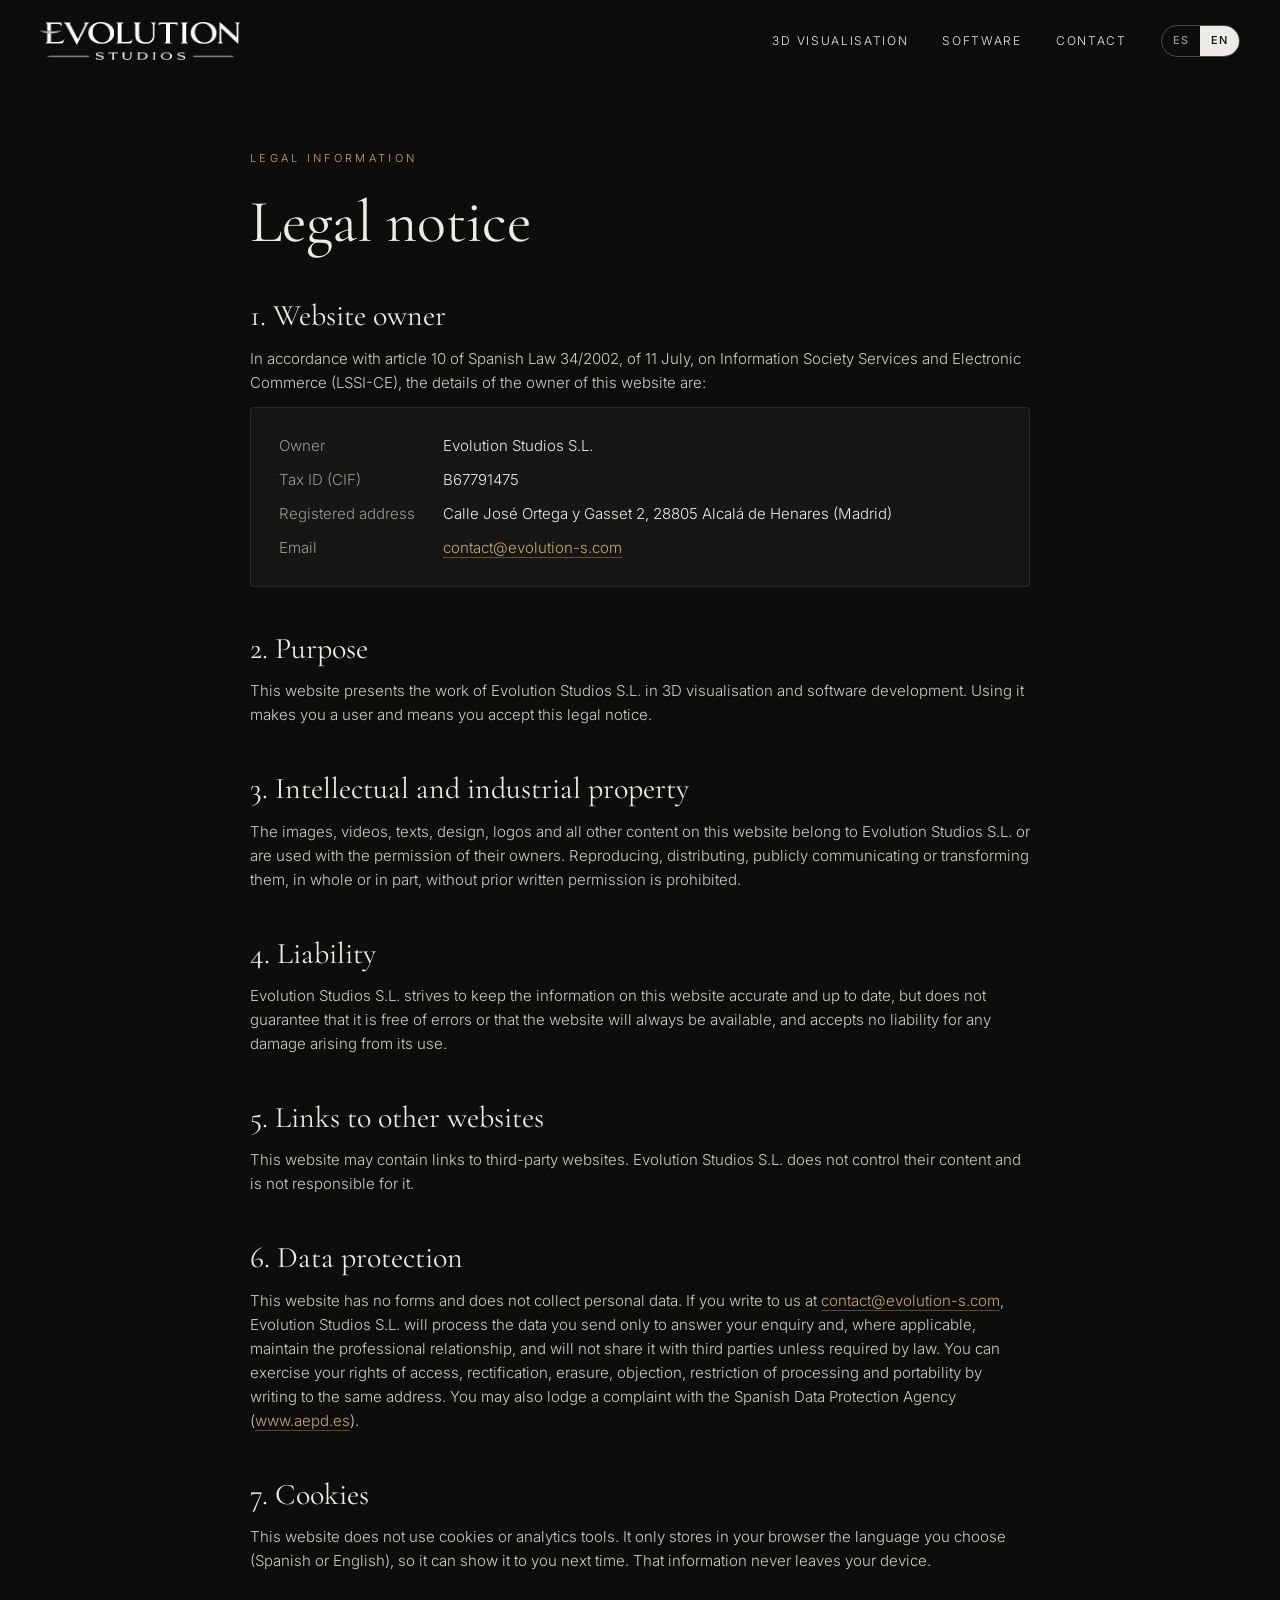
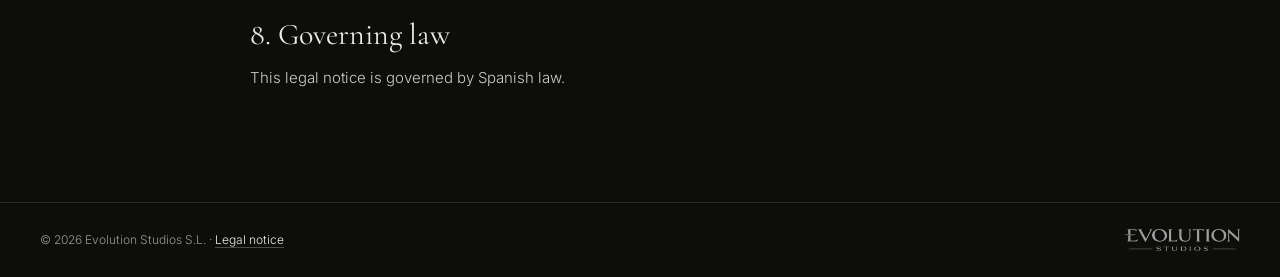
==== aviso-legal.html @ 9dfeaa2d "Vídeo de Apunta App con sonido en grande y página de aviso legal (ES/EN)" ====
<!doctype html>
<html lang="es" data-lang="es">
<head>
<meta charset="utf-8">
<meta name="viewport" content="width=device-width, initial-scale=1">
<title>Aviso legal · Evolution Studios</title>
<meta name="description" content="Aviso legal de la web de Evolution Studios S.L.">
<meta name="theme-color" content="#0d0d0c">
<link rel="icon" href="favicon.ico" sizes="any">
<link rel="icon" type="image/png" sizes="32x32" href="favicon-32.png">
<link rel="apple-touch-icon" href="apple-touch-icon.png">
<link rel="stylesheet" href="css/fonts.css">
<link rel="stylesheet" href="css/styles.css">
<script>
(function(){var h=document.documentElement,l=null;
try{l=localStorage.getItem('lang')}catch(e){}
var q=new URLSearchParams(location.search).get('lang');if(q==='es'||q==='en')l=q;
if(l!=='es'&&l!=='en'){l=(navigator.language||'es').slice(0,2).toLowerCase()==='es'?'es':'en'}
h.dataset.lang=l;h.lang=l;})();
</script>
</head>
<body>
<a class="skip" href="#contenido"><span lang="es">Saltar al contenido</span><span lang="en">Skip to content</span></a>

<header id="top">
 <a class="logo" href="./" aria-label="Evolution Studios"><img src="img/logo_blanco.png" alt="Evolution Studios" width="842" height="160"></a>
 <nav>
  <a href="./#visualizacion"><span lang="es">Visualización 3D</span><span lang="en">3D Visualisation</span></a>
  <a href="./#software">Software</a>
  <a href="./#contacto"><span lang="es">Contacto</span><span lang="en">Contact</span></a>
  <div class="lang" role="group" aria-label="Idioma / Language"><button type="button" data-set="es">ES</button><button type="button" data-set="en">EN</button></div>
 </nav>
</header>

<main id="contenido" class="legal">
 <div class="wrap">

  <div lang="es">
   <div class="kicker">Información legal</div>
   <h1>Aviso legal</h1>

   <h2>1. Titular de la web</h2>
   <p>En cumplimiento del artículo 10 de la Ley 34/2002, de 11 de julio, de Servicios de la Sociedad de la Información y de Comercio Electrónico (LSSI-CE), se informa de los datos del titular de esta web:</p>
   <dl>
    <dt>Titular</dt><dd>Evolution Studios S.L.</dd>
    <dt>CIF</dt><dd>B67791475</dd>
    <dt>Domicilio</dt><dd>Calle José Ortega y Gasset 2, 28805 Alcalá de Henares (Madrid)</dd>
    <dt>Correo electrónico</dt><dd><a href="mailto:contact@evolution-s.com">contact@evolution-s.com</a></dd>
   </dl>

   <h2>2. Objeto</h2>
   <p>Esta web presenta la actividad de Evolution Studios S.L. en visualización 3D y en desarrollo de software. Su uso atribuye la condición de usuario e implica la aceptación de este aviso legal.</p>

   <h2>3. Propiedad intelectual e industrial</h2>
   <p>Las imágenes, los vídeos, los textos, el diseño, los logotipos y el resto de contenidos de esta web pertenecen a Evolution Studios S.L. o se usan con autorización de sus titulares. Queda prohibida su reproducción, distribución, comunicación pública o transformación, total o parcial, sin autorización previa y por escrito.</p>

   <h2>4. Responsabilidad</h2>
   <p>Evolution Studios S.L. procura que la información de esta web sea correcta y esté actualizada, pero no garantiza la ausencia de errores ni la disponibilidad continua de la web, y no se hace responsable de los daños que pudieran derivarse de su uso.</p>

   <h2>5. Enlaces a otras webs</h2>
   <p>Esta web puede contener enlaces a webs de terceros. Evolution Studios S.L. no controla esos contenidos y no responde de ellos.</p>

   <h2>6. Protección de datos</h2>
   <p>Esta web no tiene formularios ni recoge datos personales. Si nos escribes a <a href="mailto:contact@evolution-s.com">contact@evolution-s.com</a>, Evolution Studios S.L. tratará los datos que nos envíes solo para responder a tu consulta y, en su caso, mantener la relación profesional, y no los cederá a terceros salvo obligación legal. Puedes ejercer tus derechos de acceso, rectificación, supresión, oposición, limitación del tratamiento y portabilidad escribiendo a ese mismo correo. También puedes reclamar ante la Agencia Española de Protección de Datos (<a href="https://www.aepd.es" target="_blank" rel="noopener">www.aepd.es</a>).</p>

   <h2>7. Cookies</h2>
   <p>Esta web no utiliza cookies ni herramientas de estadísticas. Solo guarda en tu navegador el idioma que eliges (español o inglés), para mostrártelo la próxima vez. Ese dato no sale de tu dispositivo.</p>

   <h2>8. Legislación aplicable</h2>
   <p>Este aviso legal se rige por la legislación española.</p>
  </div>

  <div lang="en">
   <div class="kicker">Legal information</div>
   <h1>Legal notice</h1>

   <h2>1. Website owner</h2>
   <p>In accordance with article 10 of Spanish Law 34/2002, of 11 July, on Information Society Services and Electronic Commerce (LSSI-CE), the details of the owner of this website are:</p>
   <dl>
    <dt>Owner</dt><dd>Evolution Studios S.L.</dd>
    <dt>Tax ID (CIF)</dt><dd>B67791475</dd>
    <dt>Registered address</dt><dd>Calle José Ortega y Gasset 2, 28805 Alcalá de Henares (Madrid)</dd>
    <dt>Email</dt><dd><a href="mailto:contact@evolution-s.com">contact@evolution-s.com</a></dd>
   </dl>

   <h2>2. Purpose</h2>
   <p>This website presents the work of Evolution Studios S.L. in 3D visualisation and software development. Using it makes you a user and means you accept this legal notice.</p>

   <h2>3. Intellectual and industrial property</h2>
   <p>The images, videos, texts, design, logos and all other content on this website belong to Evolution Studios S.L. or are used with the permission of their owners. Reproducing, distributing, publicly communicating or transforming them, in whole or in part, without prior written permission is prohibited.</p>

   <h2>4. Liability</h2>
   <p>Evolution Studios S.L. strives to keep the information on this website accurate and up to date, but does not guarantee that it is free of errors or that the website will always be available, and accepts no liability for any damage arising from its use.</p>

   <h2>5. Links to other websites</h2>
   <p>This website may contain links to third-party websites. Evolution Studios S.L. does not control their content and is not responsible for it.</p>

   <h2>6. Data protection</h2>
   <p>This website has no forms and does not collect personal data. If you write to us at <a href="mailto:contact@evolution-s.com">contact@evolution-s.com</a>, Evolution Studios S.L. will process the data you send only to answer your enquiry and, where applicable, maintain the professional relationship, and will not share it with third parties unless required by law. You can exercise your rights of access, rectification, erasure, objection, restriction of processing and portability by writing to the same address. You may also lodge a complaint with the Spanish Data Protection Agency (<a href="https://www.aepd.es" target="_blank" rel="noopener">www.aepd.es</a>).</p>

   <h2>7. Cookies</h2>
   <p>This website does not use cookies or analytics tools. It only stores in your browser the language you choose (Spanish or English), so it can show it to you next time. That information never leaves your device.</p>

   <h2>8. Governing law</h2>
   <p>This legal notice is governed by Spanish law.</p>
  </div>

 </div>
</main>

<footer><span>© <span id="yr">2026</span> Evolution Studios S.L. · <a href="aviso-legal.html" aria-current="page"><span lang="es">Aviso legal</span><span lang="en">Legal notice</span></a></span><img src="img/logo_blanco.png" alt="" width="842" height="160"></footer>

<script src="js/main.js"></script>
</body>
</html>
---- css/fonts.css ----
@font-face {
  font-family: 'Cormorant Garamond';
  font-style: italic;
  font-weight: 400;
  font-display: swap;
  src: url(../fonts/CormorantGaramond-italic-400.woff2) format('woff2');
  unicode-range: U+0000-00FF, U+0131, U+0152-0153, U+02BB-02BC, U+02C6, U+02DA, U+02DC, U+0304, U+0308, U+0329, U+2000-206F, U+20AC, U+2122, U+2191, U+2193, U+2212, U+2215, U+FEFF, U+FFFD;
}
@font-face {
  font-family: 'Cormorant Garamond';
  font-style: normal;
  font-weight: 400;
  font-display: swap;
  src: url(../fonts/CormorantGaramond-normal-400.woff2) format('woff2');
  unicode-range: U+0000-00FF, U+0131, U+0152-0153, U+02BB-02BC, U+02C6, U+02DA, U+02DC, U+0304, U+0308, U+0329, U+2000-206F, U+20AC, U+2122, U+2191, U+2193, U+2212, U+2215, U+FEFF, U+FFFD;
}
@font-face {
  font-family: 'Cormorant Garamond';
  font-style: normal;
  font-weight: 500;
  font-display: swap;
  src: url(../fonts/CormorantGaramond-normal-400.woff2) format('woff2');
  unicode-range: U+0000-00FF, U+0131, U+0152-0153, U+02BB-02BC, U+02C6, U+02DA, U+02DC, U+0304, U+0308, U+0329, U+2000-206F, U+20AC, U+2122, U+2191, U+2193, U+2212, U+2215, U+FEFF, U+FFFD;
}
@font-face {
  font-family: 'Inter';
  font-style: normal;
  font-weight: 300;
  font-display: swap;
  src: url(../fonts/Inter-normal-300.woff2) format('woff2');
  unicode-range: U+0000-00FF, U+0131, U+0152-0153, U+02BB-02BC, U+02C6, U+02DA, U+02DC, U+0304, U+0308, U+0329, U+2000-206F, U+20AC, U+2122, U+2191, U+2193, U+2212, U+2215, U+FEFF, U+FFFD;
}
@font-face {
  font-family: 'Inter';
  font-style: normal;
  font-weight: 400;
  font-display: swap;
  src: url(../fonts/Inter-normal-300.woff2) format('woff2');
  unicode-range: U+0000-00FF, U+0131, U+0152-0153, U+02BB-02BC, U+02C6, U+02DA, U+02DC, U+0304, U+0308, U+0329, U+2000-206F, U+20AC, U+2122, U+2191, U+2193, U+2212, U+2215, U+FEFF, U+FFFD;
}
@font-face {
  font-family: 'Inter';
  font-style: normal;
  font-weight: 500;
  font-display: swap;
  src: url(../fonts/Inter-normal-300.woff2) format('woff2');
  unicode-range: U+0000-00FF, U+0131, U+0152-0153, U+02BB-02BC, U+02C6, U+02DA, U+02DC, U+0304, U+0308, U+0329, U+2000-206F, U+20AC, U+2122, U+2191, U+2193, U+2212, U+2215, U+FEFF, U+FFFD;
}
@font-face {
  font-family: 'Inter';
  font-style: normal;
  font-weight: 600;
  font-display: swap;
  src: url(../fonts/Inter-normal-300.woff2) format('woff2');
  unicode-range: U+0000-00FF, U+0131, U+0152-0153, U+02BB-02BC, U+02C6, U+02DA, U+02DC, U+0304, U+0308, U+0329, U+2000-206F, U+20AC, U+2122, U+2191, U+2193, U+2212, U+2215, U+FEFF, U+FFFD;
}
---- css/styles.css ----
:root{
  --bg:#0d0d0c;--bg2:#161614;--tx:#ecebe6;--mu:#9b988f;--ac:#c9a66b;--ac2:#dcbd86;--line:#2a2925;
  --serif:'Cormorant Garamond',Georgia,serif;--sans:'Inter',system-ui,-apple-system,'Segoe UI',sans-serif
}
*{box-sizing:border-box;margin:0;padding:0}
html{scroll-behavior:smooth;-webkit-text-size-adjust:100%}
body{background:var(--bg);color:var(--tx);font-family:var(--sans);font-weight:300;line-height:1.6;-webkit-font-smoothing:antialiased}
img,video{display:block;max-width:100%}
a{color:inherit;text-decoration:none}
button{font:inherit}
html[data-lang=es] [lang=en],html[data-lang=en] [lang=es]{display:none}
:focus-visible{outline:2px solid var(--ac);outline-offset:3px}
.wrap{max-width:1240px;margin:0 auto;padding:0 40px}
.skip{position:absolute;left:-9999px;top:0;background:var(--ac);color:#111;padding:8px 14px;z-index:100}
.skip:focus{left:10px;top:10px}

/* Cabecera */
header{position:fixed;inset:0 0 auto 0;z-index:20;display:flex;align-items:center;justify-content:space-between;padding:22px 40px;background:linear-gradient(#0d0d0cd9,#0d0d0c00);transition:background .35s,padding .35s}
header.solid{background:#0d0d0cf2;padding-top:14px;padding-bottom:14px;box-shadow:0 1px 0 var(--line)}
.logo img{height:38px;width:auto;transition:height .35s}
header.solid .logo img{height:32px}
nav{display:flex;gap:34px;font-size:12px;letter-spacing:.14em;text-transform:uppercase;align-items:center}
nav a{transition:color .2s}
nav a:hover{color:var(--ac)}
.lang{display:flex;border:1px solid #ffffff40;border-radius:20px;overflow:hidden}
.lang button{background:none;border:0;color:var(--mu);font-weight:500;font-size:11px;letter-spacing:.1em;padding:6px 11px;cursor:pointer}
html[data-lang=es] .lang [data-set=es],html[data-lang=en] .lang [data-set=en]{background:var(--tx);color:var(--bg)}

/* Portada */
.hero{height:100vh;height:100svh;min-height:560px;position:relative;overflow:hidden}
.hero img{width:100%;height:100%;object-fit:cover;object-position:50% 62%}
.hero::after{content:"";position:absolute;inset:0;background:linear-gradient(180deg,#0000 45%,#0d0d0ce6 100%)}
.hero-txt{position:absolute;left:40px;right:40px;bottom:64px;z-index:2;display:flex;justify-content:space-between;align-items:flex-end;gap:40px}
.hero h1{font-family:var(--serif);font-weight:400;font-size:clamp(38px,5vw,72px);line-height:1.04;max-width:13ch}
.hero h1 em{color:var(--ac)}
.hero p{font-size:13px;letter-spacing:.12em;text-transform:uppercase;color:#d8d5cc;text-align:right;line-height:2}

/* Secciones */
section{padding:130px 0}
.kicker{font-size:11px;letter-spacing:.3em;text-transform:uppercase;color:var(--ac);margin-bottom:22px}
h2{font-family:var(--serif);font-weight:400;font-size:clamp(34px,4vw,56px);line-height:1.08}
.intro{display:grid;grid-template-columns:1.1fr 1fr;gap:80px;align-items:end;margin-bottom:70px}
.intro p{color:var(--mu);font-size:16px;max-width:52ch}
.tags{display:flex;gap:28px;margin-top:28px;font-size:12px;letter-spacing:.14em;text-transform:uppercase}
.tags span::before{content:"— ";color:var(--ac)}

/* Galería */
.gal{display:grid;grid-template-columns:repeat(12,1fr);grid-auto-rows:110px;gap:14px}
.gal button{display:block;border:0;padding:0;overflow:hidden;background:var(--bg2);cursor:zoom-in}
.gal img{width:100%;height:100%;object-fit:cover;transition:transform 1.2s ease}
.gal button:hover img{transform:scale(1.04)}
.g1{grid-column:span 7;grid-row:span 5}.g2{grid-column:span 5;grid-row:span 5}
.g3,.g4,.g5{grid-column:span 4;grid-row:span 4}
.g6{grid-column:span 5;grid-row:span 5}.g7{grid-column:span 7;grid-row:span 5}

.quote{margin:120px auto 0;max-width:820px;text-align:center}
.quote p{font-family:var(--serif);font-style:italic;font-size:clamp(26px,3vw,38px);line-height:1.3}
.quote small{display:block;margin-top:22px;font-size:11px;letter-spacing:.3em;text-transform:uppercase;color:var(--mu)}

/* Deslizador foto real / render */
.compare{margin-top:120px}
.compare .intro{margin-bottom:44px}
.ba{position:relative;max-width:1000px;margin:0 auto;aspect-ratio:1197/798;overflow:hidden;border:1px solid var(--line);user-select:none;-webkit-user-select:none;cursor:ew-resize;touch-action:pan-y;background:var(--bg2)}
.ba img{position:absolute;inset:0;width:100%;height:100%;object-fit:cover;pointer-events:none}
.ba .cgi{clip-path:inset(0 0 0 var(--p,50%))}
.ba .bar{position:absolute;top:0;bottom:0;left:var(--p,50%);width:2px;margin-left:-1px;background:var(--ac);pointer-events:none}
.ba .knob{position:absolute;top:50%;left:var(--p,50%);width:54px;height:54px;margin:-27px 0 0 -27px;border-radius:50%;background:var(--bg);border:1px solid var(--ac);color:var(--ac);display:grid;place-items:center;box-shadow:0 8px 24px #0008;pointer-events:none}
.ba .knob svg{width:26px;height:26px}
.ba .t{position:absolute;top:16px;background:#0d0d0cb3;color:var(--tx);font-size:11px;letter-spacing:.2em;text-transform:uppercase;padding:7px 12px;pointer-events:none}
.ba .t.l{left:16px}.ba .t.r{right:16px;color:var(--ac)}
.ba input{position:absolute;width:1px;height:1px;opacity:0;pointer-events:none}
.ba:has(input:focus-visible){outline:2px solid var(--ac);outline-offset:3px}
.hint{margin-top:14px;font-size:12px;color:var(--mu);letter-spacing:.08em;text-align:center}

/* Software */
#software{background:var(--bg2);border-top:1px solid var(--line)}
.prod-head{display:flex;justify-content:space-between;align-items:end;margin:70px 0 34px;border-bottom:1px solid var(--line);padding-bottom:16px}
.prod-head h3{font-size:12px;letter-spacing:.3em;text-transform:uppercase;font-weight:500}
.prod-head span{font-size:12px;color:var(--mu)}
.prod{display:grid;grid-template-columns:1.25fr 1fr;gap:60px;align-items:center}
.card{background:var(--bg);border:1px solid var(--line);padding:46px;border-radius:4px}
.card .top{display:flex;gap:22px;align-items:center;margin-bottom:26px}
.card .top img{width:76px;height:76px;border-radius:18px}
.card h4{font-family:var(--serif);font-size:40px;font-weight:500;line-height:1}
.card .claim{font-size:19px;line-height:1.5;margin-bottom:30px;max-width:30ch}
.vers{display:grid;grid-template-columns:1fr 1fr;gap:14px;margin-bottom:34px}
.vers div{border:1px solid var(--line);padding:16px 18px;border-radius:3px}
.vers b{display:block;font-weight:500;font-size:14px;margin-bottom:2px}
.vers span{font-size:13px;color:var(--mu)}
.btn{display:inline-flex;gap:12px;align-items:center;background:var(--ac);color:#15130f;font-weight:500;font-size:14px;padding:15px 26px;border-radius:2px;transition:background .2s}
.btn:hover{background:var(--ac2)}
.phone{display:block;width:262px;margin:0 auto;border:0;color:inherit;cursor:pointer;border-radius:46px;padding:11px;background:linear-gradient(145deg,#3a3a38,#121211);box-shadow:0 40px 80px #0009,inset 0 0 0 2px #55544f}
.phone .scr{position:relative;display:block;width:100%;aspect-ratio:9/16;border-radius:36px;overflow:hidden;background:#000}
.phone .play{position:absolute;left:50%;bottom:22px;transform:translateX(-50%);display:flex;align-items:center;gap:8px;white-space:nowrap;background:#0d0d0cd9;border:1px solid var(--ac);color:var(--tx);font-size:12px;letter-spacing:.06em;padding:8px 14px 8px 10px;border-radius:30px;transition:background .2s,color .2s;z-index:2}
.phone .play svg{width:16px;height:16px;color:var(--ac)}
.phone:hover .play{background:var(--ac);color:#15130f}.phone:hover .play svg{color:#15130f}
.phone video{width:100%;height:100%;object-fit:cover}
.phone .isl{position:absolute;top:10px;left:50%;transform:translateX(-50%);width:84px;height:24px;border-radius:14px;background:#000;z-index:2}

/* Contacto */
#contacto{text-align:center;padding:150px 0 110px}
#contacto h2{font-size:clamp(40px,6vw,84px)}
.mail{display:inline-block;margin-top:30px;font-family:var(--serif);font-size:clamp(24px,3vw,36px);color:var(--ac);border-bottom:1px solid var(--ac);padding-bottom:4px;transition:color .2s,border-color .2s}
.mail:hover{color:var(--ac2);border-color:var(--ac2)}
footer{border-top:1px solid var(--line);padding:26px 40px;display:flex;justify-content:space-between;align-items:center;font-size:12px;color:var(--mu)}
footer img{height:22px;width:auto;opacity:.6}

/* Visor de imágenes */
.lb{position:fixed;inset:0;z-index:50;background:#070707f2;display:none;align-items:center;justify-content:center;padding:60px 70px}
.lb.open{display:flex}
.lb img{max-width:100%;max-height:100%;object-fit:contain;box-shadow:0 30px 80px #000}
.lb button{position:absolute;background:none;border:0;color:var(--tx);cursor:pointer;padding:12px;opacity:.75}
.lb button:hover{opacity:1;color:var(--ac)}
.lb .x{top:14px;right:18px;font-size:30px;line-height:1}
.lb .pv,.lb .nx{top:50%;transform:translateY(-50%);font-size:40px;line-height:1}
.lb .pv{left:14px}.lb .nx{right:14px}

/* Vídeo en grande */
.vm{position:fixed;inset:0;z-index:60;background:#070707f2;display:none;align-items:center;justify-content:center;padding:56px 20px 24px}
.vm.open{display:flex}
.vm video{height:100%;max-height:1280px;width:auto;max-width:100%;aspect-ratio:9/16;background:#000;box-shadow:0 30px 80px #000;border-radius:6px}
.vm .x{position:absolute;top:10px;right:14px;background:none;border:0;color:var(--tx);cursor:pointer;padding:10px 14px;font-size:34px;line-height:1;opacity:.8}
.vm .x:hover{opacity:1;color:var(--ac)}

/* Aviso legal */
.legal{padding:150px 0 100px}
.legal .wrap{max-width:860px}
.legal h1{font-family:var(--serif);font-weight:400;font-size:clamp(38px,5vw,60px);line-height:1.08;margin-bottom:40px}
.legal h2{font-size:clamp(24px,2.6vw,30px);margin:46px 0 14px}
.legal p,.legal li{color:#cfccc4;font-size:15px;margin-bottom:12px}
.legal ul{padding-left:20px}
.legal a{color:var(--ac);border-bottom:1px solid #c9a66b66}
.legal dl{display:grid;grid-template-columns:max-content 1fr;gap:10px 28px;border:1px solid var(--line);padding:26px 28px;border-radius:4px;background:var(--bg2);font-size:15px}
.legal dt{color:var(--mu)}
.legal dd{color:var(--tx)}
.legal .upd{margin-top:50px;font-size:12px;color:var(--mu)}
footer a{color:var(--tx);border-bottom:1px solid #ffffff40}
footer a:hover{color:var(--ac)}

@media (max-width:860px){
  header{padding:14px 18px}
  header.solid{padding-top:10px;padding-bottom:10px}
  nav{gap:0}
  nav a{display:none}
  .logo img,header.solid .logo img{height:26px}
  .wrap{padding:0 18px}
  .hero{height:88vh;height:88svh}
  .hero-txt{left:18px;right:18px;bottom:36px;flex-direction:column;align-items:flex-start;gap:16px}
  .hero p{text-align:left;font-size:11px}
  section{padding:84px 0}
  .intro{grid-template-columns:1fr;gap:22px;margin-bottom:40px}
  .tags{flex-wrap:wrap;gap:10px 20px}
  .gal{grid-template-columns:1fr 1fr;grid-auto-rows:120px;gap:8px}
  .g1,.g7{grid-column:span 2;grid-row:span 2}
  .g2,.g3,.g4,.g5,.g6{grid-column:span 1;grid-row:span 2}
  .quote{margin-top:80px}
  .compare{margin-top:80px}
  .ba .knob{width:44px;height:44px;margin:-22px 0 0 -22px}
  .ba .t{top:10px;font-size:10px;padding:5px 8px;letter-spacing:.14em}
  .ba .t.l{left:10px}.ba .t.r{right:10px}
  .prod{grid-template-columns:1fr;gap:50px}
  .card{padding:28px 22px}
  .card h4{font-size:32px}
  .vers{grid-template-columns:1fr}
  .phone{width:230px}
  .vm{padding:50px 8px 12px}
  .legal{padding:110px 0 70px}
  .legal dl{grid-template-columns:1fr;gap:2px;padding:20px}
  .legal dd{margin-bottom:12px}
  #contacto{padding:100px 0 80px}
  .mail{font-size:22px}
  footer{flex-direction:column;gap:10px;padding:24px 18px}
  .lb{padding:50px 10px}
  .lb .pv,.lb .nx{top:auto;bottom:6px;transform:none}
}
@media (prefers-reduced-motion:reduce){*{transition:none!important;scroll-behavior:auto!important}}
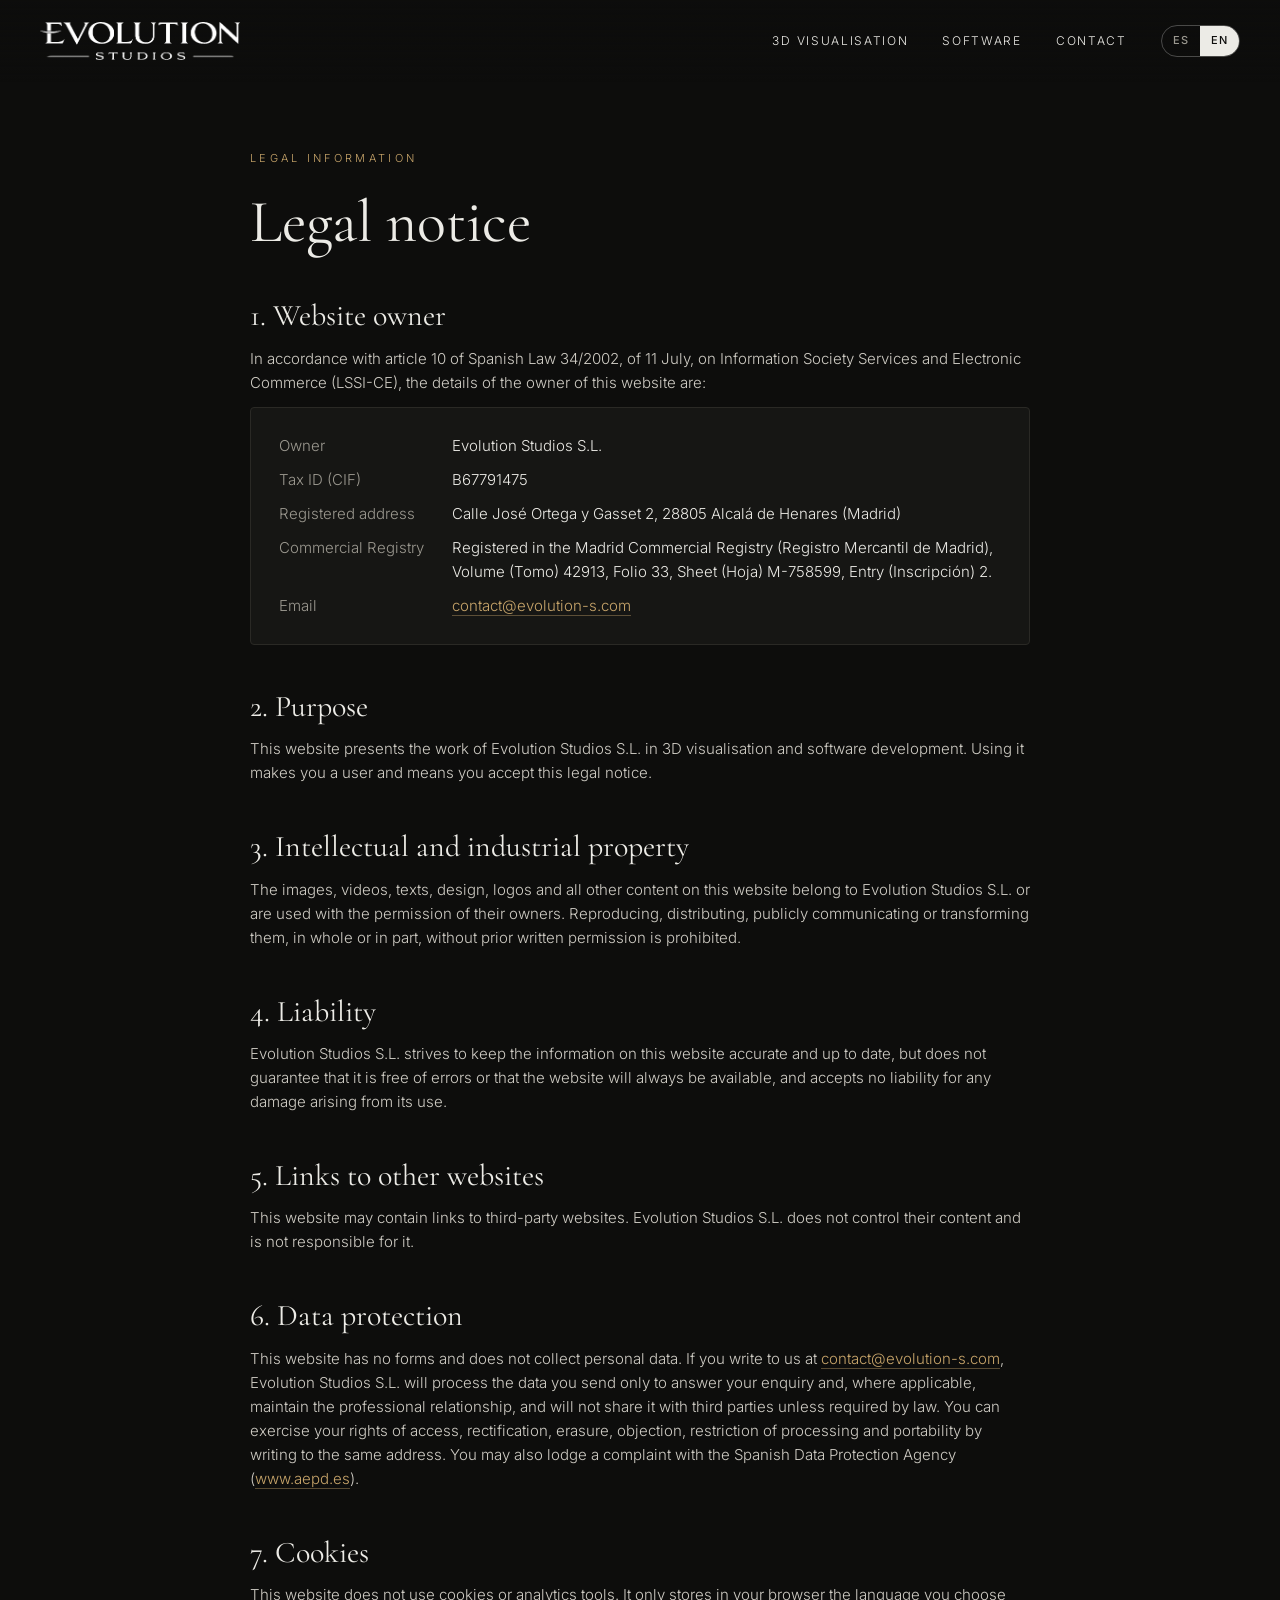
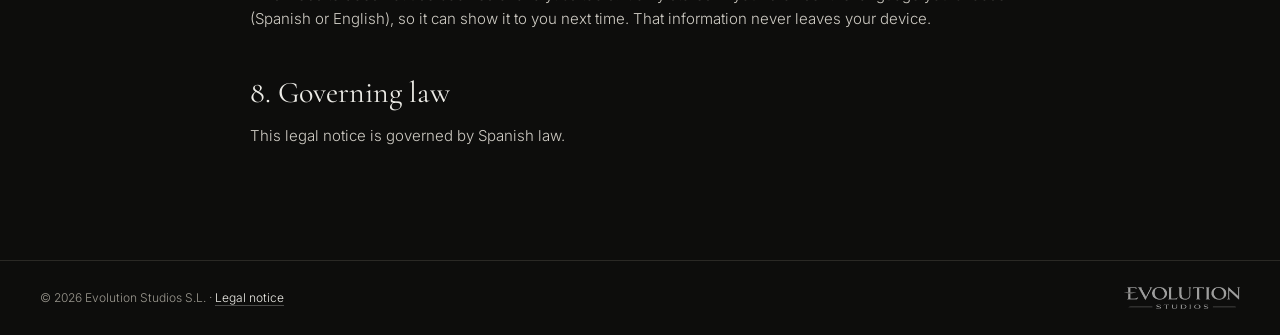
==== commit 5ea91d1c: "Aviso legal: datos del Registro Mercantil" ====
--- a/aviso-legal.html
+++ b/aviso-legal.html
@@ -14,7 +14,7 @@
 <script>
 (function(){var h=document.documentElement,l=null;
 try{l=localStorage.getItem('lang')}catch(e){}
-var q=new URLSearchParams(location.search).get('lang');if(q==='es'||q==='en')l=q;
+var q=new URLSearchParams(location.search).get('lang');if(q==='es'||q==='en'){l=q;try{localStorage.setItem('lang',q)}catch(e){}}
 if(l!=='es'&&l!=='en'){l=(navigator.language||'es').slice(0,2).toLowerCase()==='es'?'es':'en'}
 h.dataset.lang=l;h.lang=l;})();
 </script>
@@ -45,6 +45,7 @@
     <dt>Titular</dt><dd>Evolution Studios S.L.</dd>
     <dt>CIF</dt><dd>B67791475</dd>
     <dt>Domicilio</dt><dd>Calle José Ortega y Gasset 2, 28805 Alcalá de Henares (Madrid)</dd>
+    <dt>Registro Mercantil</dt><dd>Inscrita en el Registro Mercantil de Madrid, Tomo 42913, Folio 33, Hoja M-758599, Inscripción 2.ª</dd>
     <dt>Correo electrónico</dt><dd><a href="mailto:contact@evolution-s.com">contact@evolution-s.com</a></dd>
    </dl>
 
@@ -80,6 +81,7 @@
     <dt>Owner</dt><dd>Evolution Studios S.L.</dd>
     <dt>Tax ID (CIF)</dt><dd>B67791475</dd>
     <dt>Registered address</dt><dd>Calle José Ortega y Gasset 2, 28805 Alcalá de Henares (Madrid)</dd>
+    <dt>Commercial Registry</dt><dd>Registered in the Madrid Commercial Registry (Registro Mercantil de Madrid), Volume (Tomo) 42913, Folio 33, Sheet (Hoja) M-758599, Entry (Inscripción) 2.</dd>
     <dt>Email</dt><dd><a href="mailto:contact@evolution-s.com">contact@evolution-s.com</a></dd>
    </dl>
 
